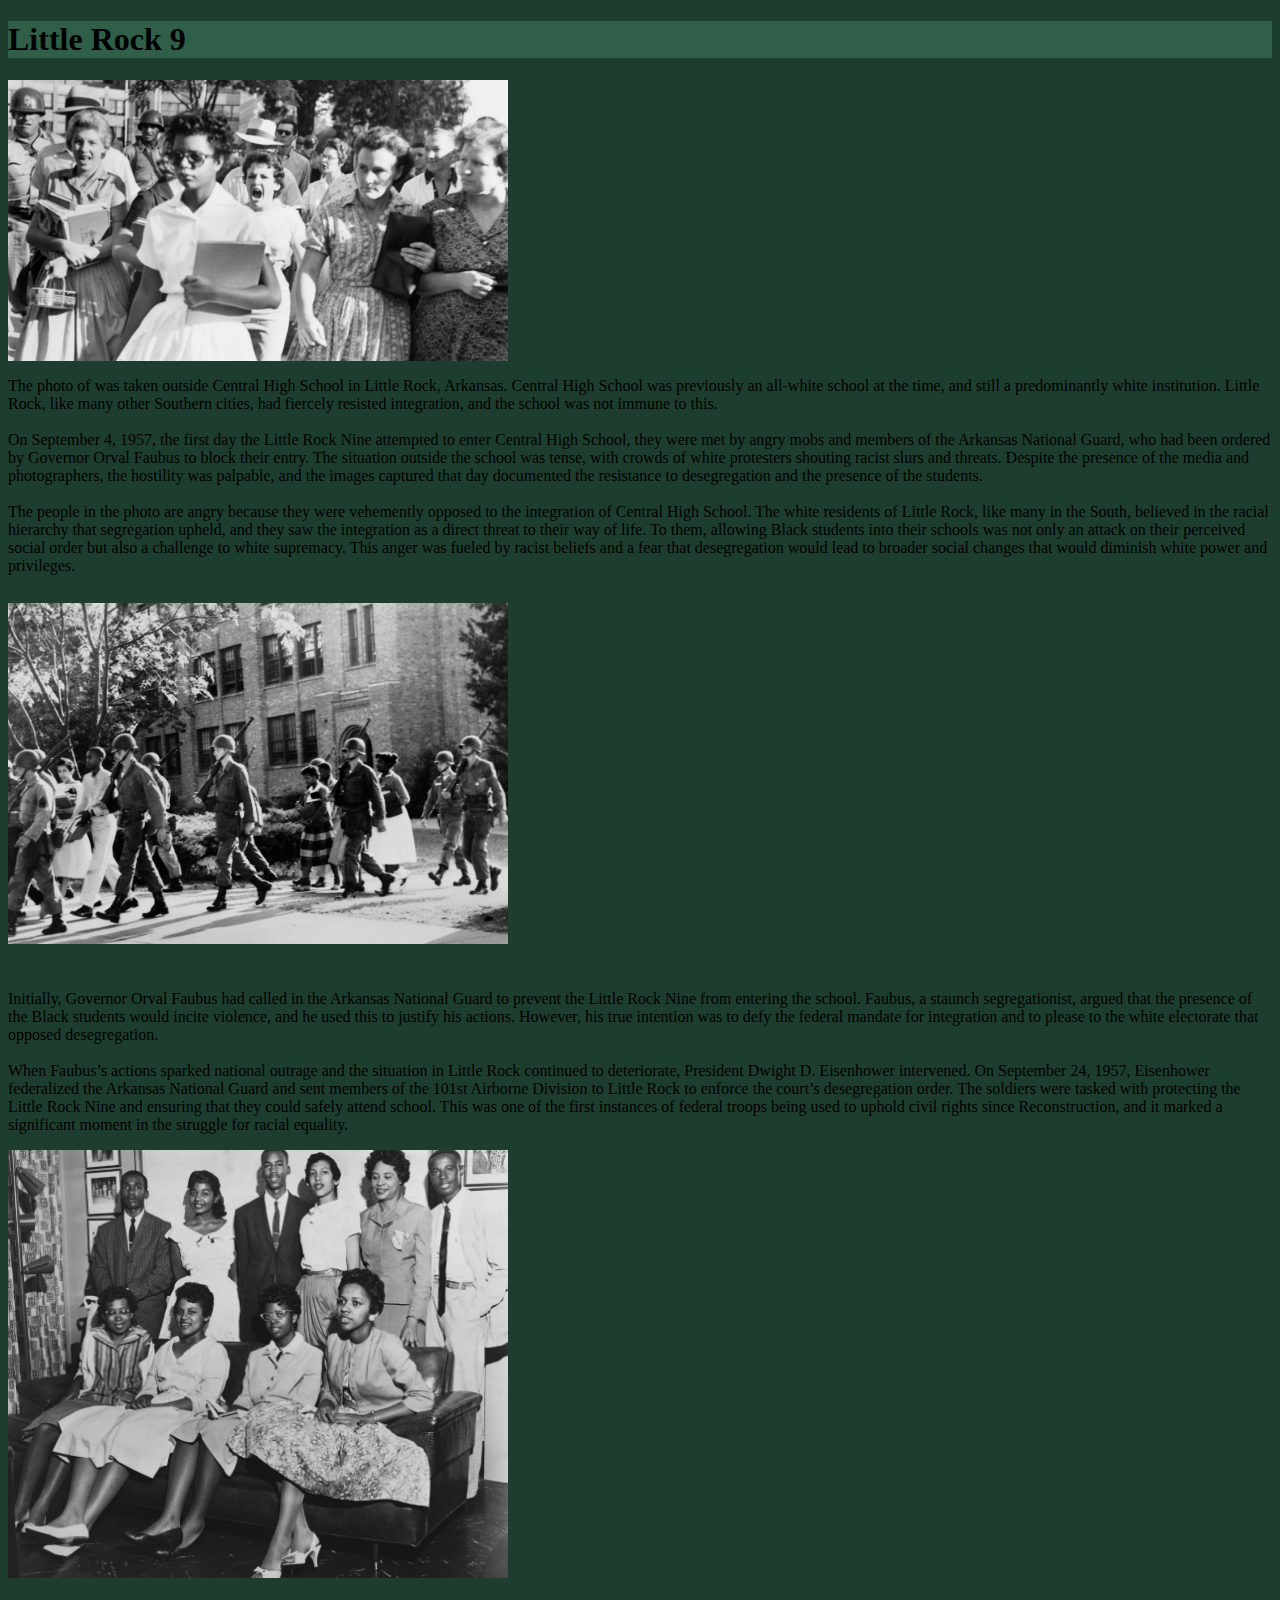
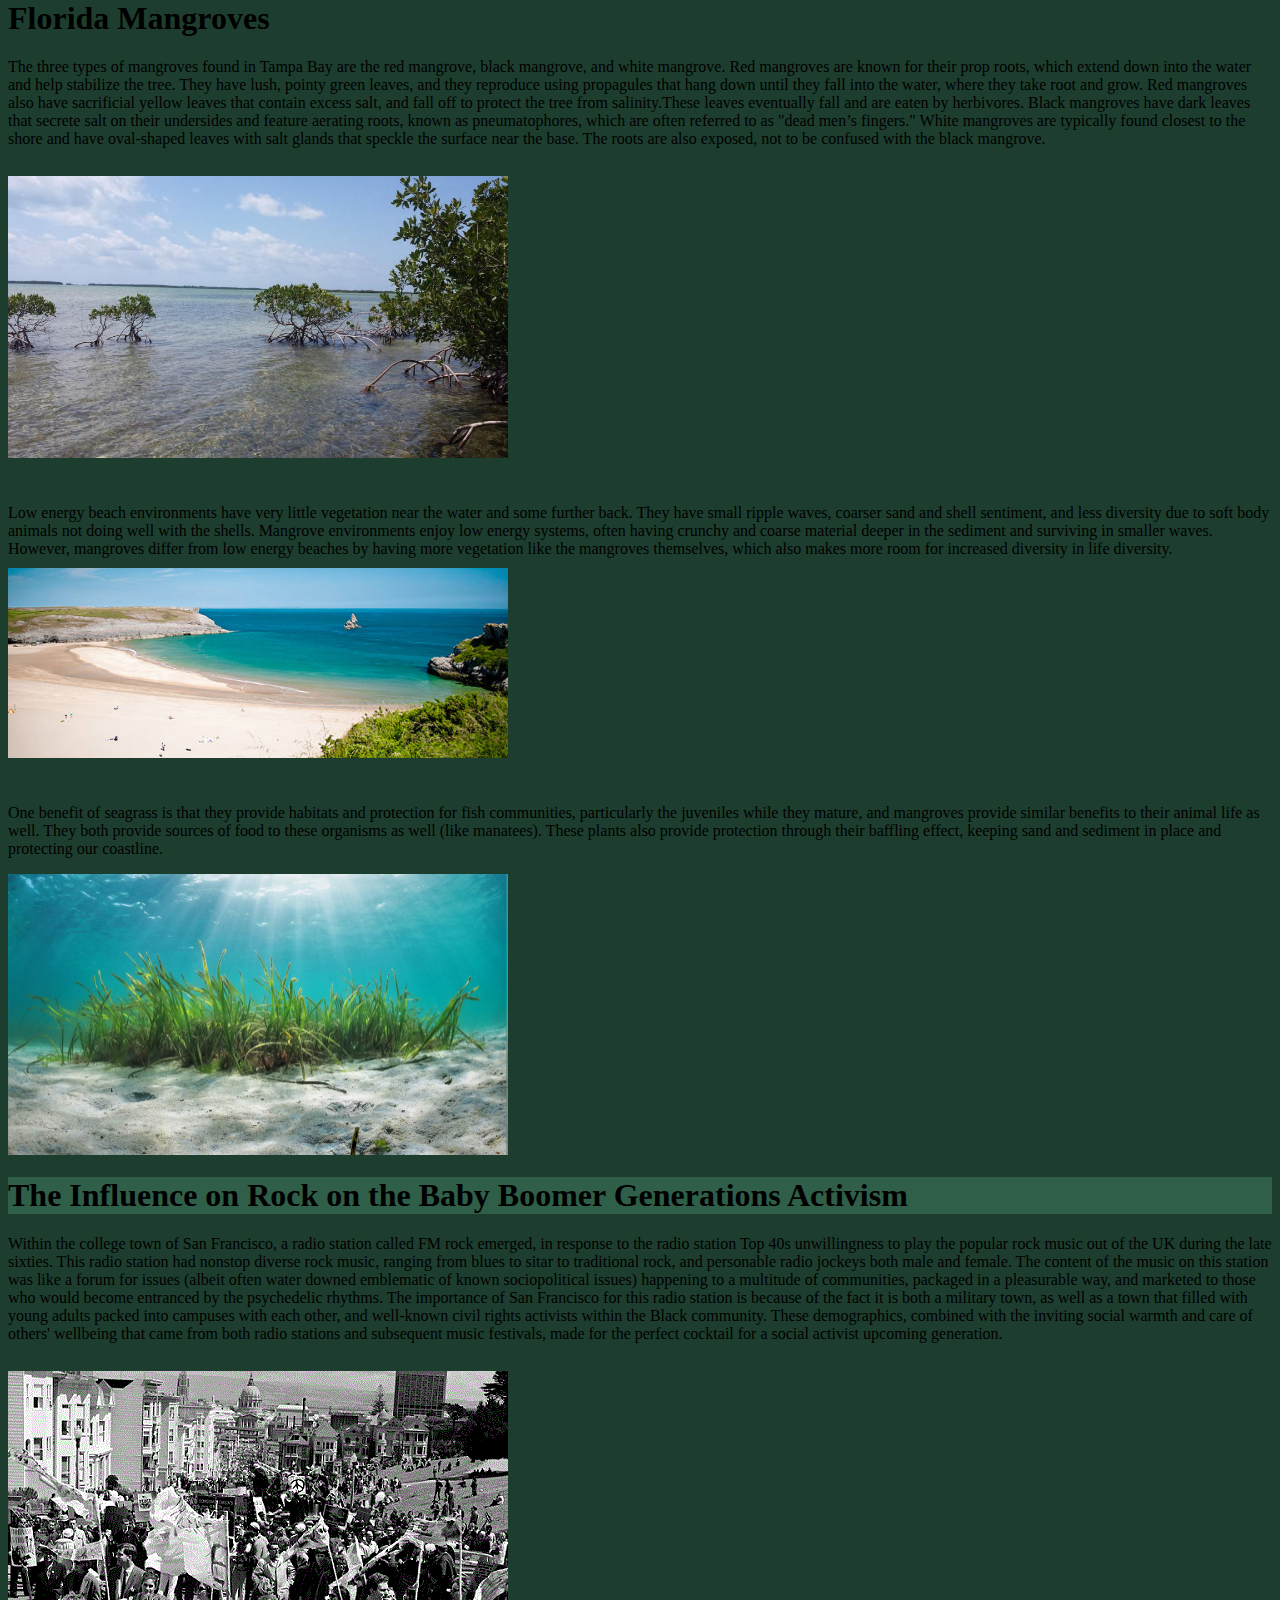
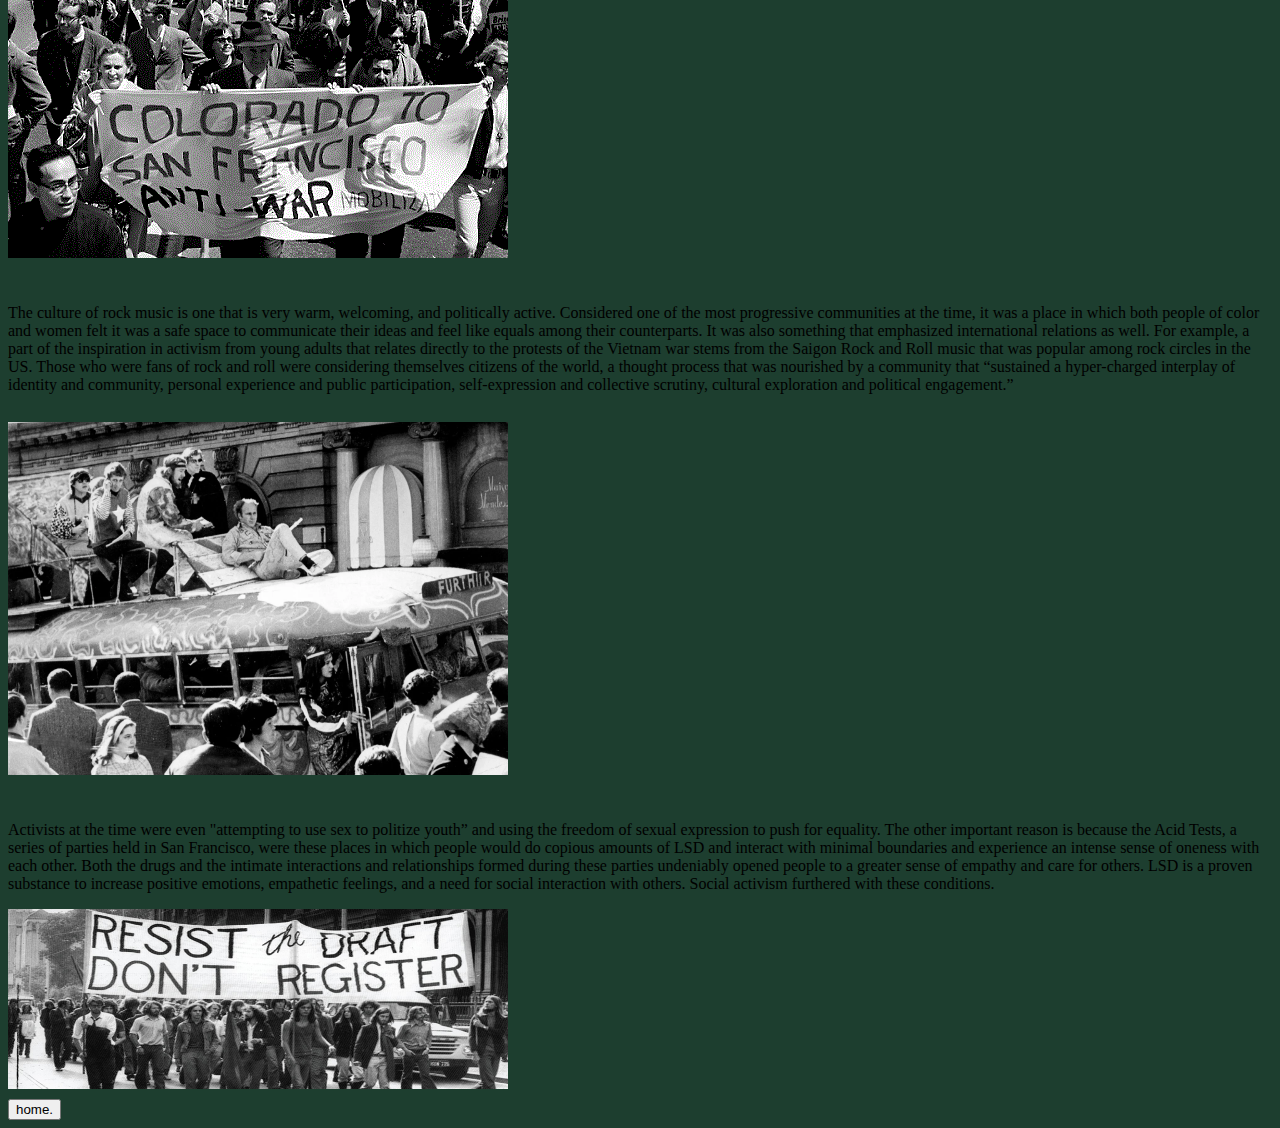
==== cycle.html @ 2f18baca "progress" ====
<!DOCTYPE html>
<html>
    <head>
    <title>Module 6 Excercise</title>
    <link rel="stylesheet" href="style.css">
    </head>
<body>
    <div class="article" id="article1">
    <h1 class="headbr" class="hefont">Little Rock 9</h1>
    <img src="elizabeth-eckford-ignores-the-hostile.jpg" alt="Young female student calmly walking into school while soldiers and angry women are seen shouting behind her.">
    <p id="hefont">The photo of was taken outside Central High School in Little Rock, Arkansas. Central High School was previously an all-white school  at the time, and still a predominantly white institution. Little Rock, like many other Southern cities, had fiercely resisted integration, and the school was not immune to this.
   <br>
   <br>
   On September 4, 1957, the first day the Little Rock Nine attempted to enter Central High School, they were met by angry mobs and members of the Arkansas National Guard, who had been ordered by Governor Orval Faubus to block their entry. The situation outside the school was tense, with crowds of white protesters shouting racist slurs and threats. Despite the presence of the media and photographers, the hostility was palpable, and the images captured that day documented the resistance to desegregation and the presence of the students.
  <br>
  <br>
   The people in the photo are angry because they were vehemently opposed to the integration of Central High School. The white residents of Little Rock, like many in the South, believed in the racial hierarchy that segregation upheld, and they saw the integration as a direct threat to their way of life. To them, allowing Black students into their schools was not only an attack on their perceived social order but also a challenge to white supremacy. This anger was fueled by racist beliefs and a fear that desegregation would lead to broader social changes that would diminish white power and privileges.
    <br>
    <br>
   <img src="soldjier.png" alt="Black and white image of the little rock nine being escorted by armed soldiers">
 <br>
 <br>
   Initially, Governor Orval Faubus had called in the Arkansas National Guard to prevent the Little Rock Nine from entering the school. Faubus, a staunch segregationist, argued that the presence of the Black students would incite violence, and he used this to justify his actions. However, his true intention was to defy the federal mandate for integration and to please to the white electorate that opposed desegregation.
<br>
<br>
When Faubus’s actions sparked national outrage and the situation in Little Rock continued to deteriorate, President Dwight D. Eisenhower intervened. On September 24, 1957, Eisenhower federalized the Arkansas National Guard and sent members of the 101st Airborne Division to Little Rock to enforce the court’s desegregation order. The soldiers were tasked with protecting the Little Rock Nine and ensuring that they could safely attend school. This was one of the first instances of federal troops being used to uphold civil rights since Reconstruction, and it marked a significant moment in the struggle for racial equality. 
    </p>
    <img src="lr9.png" alt="Black and white picture of the students known as the little rock nine. 4 female students are sitting on a couch, while 3 female and 3 male students stand behind them.">
    <div id="rating1"></div>
</div>

    <div class="article" id="article2">
    <h1 class=hefont>Florida Mangroves</h1>
    <p  class="hefont">The three types of mangroves found in Tampa Bay are the red mangrove, black mangrove, and white mangrove. Red mangroves are known for their prop roots, which extend down into the water and help stabilize the tree. They have lush, pointy green leaves, and they reproduce using propagules that hang down until they fall into the water, where they take root and grow. Red mangroves also have sacrificial yellow leaves that contain excess salt, and fall off to protect the tree from salinity.These leaves eventually fall and are eaten by herbivores. Black mangroves have dark leaves that secrete salt on their undersides and feature aerating roots, known as pneumatophores, which are often referred to as "dead men’s fingers." White mangroves are typically found closest to the shore and have oval-shaped leaves with salt glands that speckle the surface near the base. The roots are also exposed, not to be confused with the black mangrove. 
    <br>
    <br>
<img src="mabgorve.jpg" alt="image of mangrove roots in water">
<br>
<br>
Low energy beach environments have very little vegetation near the water and some further back. They have small ripple waves, coarser sand and shell sentiment, and less diversity due to soft body animals not doing well with the shells. Mangrove environments enjoy low energy systems, often having crunchy and coarse material deeper in the sediment and surviving in smaller waves. However, mangroves differ from low energy beaches by having more vegetation like the mangroves themselves, which also makes more room for increased diversity in life diversity.
<br>
<img src="lowenr.jpg">
<br>
<br>
One benefit of seagrass is that they provide habitats and protection for fish communities, particularly the juveniles while they mature, and mangroves provide similar benefits to their animal life as well. They both provide sources of food to these organisms as well (like manatees). These plants also provide protection through their baffling effect, keeping sand and sediment in place and protecting our coastline. 
</p>
<img src="cgrass.avif">
<div id="rating2"></div>
</div>

<div class="article" id="article3">
    <h1 class="headbr" class="hefont">The Influence on Rock on the Baby Boomer Generations Activism
    </h1>
    <p  class="hefont">Within the college town of San Francisco, a radio station called FM rock emerged, in response to the radio station Top 40s unwillingness to play the popular rock music out of the UK during the late sixties. This radio station had nonstop diverse rock music, ranging from blues to sitar to traditional rock, and personable radio jockeys both male and female. The content of the music on this station was like a forum for issues (albeit often water downed emblematic of known sociopolitical issues) happening to a multitude of communities, packaged in a pleasurable way, and marketed to those who would become entranced by the psychedelic rhythms. The importance of San Francisco for this radio station is because of the fact it is both a military town, as well as a town that filled with young adults packed into campuses with each other, and well-known civil rights activists within the Black community. These demographics, combined with the inviting social warmth and care of others' wellbeing that came from both radio stations and subsequent music festivals, made for the perfect cocktail for a social activist upcoming generation.
    <br>
    <br>
    <img src="09-Kezar-196711ahah.gif">
    <br>
    <br>
  The culture of rock music is one that is very warm, welcoming, and politically active. Considered one of the most progressive communities at the time, it was a place in which both people of color and women felt it was a safe space to communicate their ideas and feel like equals among their counterparts. It was also something that emphasized international relations as well. For example, a part of the inspiration in activism from young adults that relates directly to the protests of the Vietnam war stems from the Saigon Rock and Roll music that was popular among rock circles in the US. Those who were fans of rock and roll were considering themselves citizens of the world, a thought process that was nourished by a community that “sustained a hyper-charged interplay of identity and community, personal experience and public participation, self-expression and collective scrutiny, cultural exploration and political engagement.”
   <br>
   <br>
  <img src="Ken-Kesey-Further-Bus-Merry-Pranksters-1967.webp">
    <br>
    <br>
  Activists at the time were even "attempting to use sex to politize youth” and using the freedom of sexual expression to push for equality. The other important reason is because the Acid Tests, a series of parties held in San Francisco, were these places in which people would do copious amounts of LSD and interact with minimal boundaries and experience an intense sense of oneness with each other. Both the drugs and the intimate interactions and relationships formed during these parties undeniably opened people to a greater sense of empathy and care for others. LSD is a proven substance to increase positive emotions, empathetic feelings, and a need for social interaction with others. Social activism furthered with these conditions.
    </p>
    <img src="slide5.jpg">
    <div id="rating3"></div>
    </div>

    
<a href = "index.html"><button>home.</button></a>
</body>
<script src="script.js"></script>
</html>
---- style.css ----
.headbr {background-color: rgb(47, 95, 72);}


#hefont1 {font-family: 'Courier New';}
#hefont2 {font-family: 'impact';}
#hefont3{font-family: 'Cambri'}

.pfont1{font-family: 'Verdana';}
.pfont2{font-family: 'Franklin Gothic Medium';}
.pfont3{font-family: 'Trebuchet MS';}

body{background-color: rgb(29, 62, 47);}

img {
    width: 100%;
    max-width: 500px;
    height: auto;
    display: block;
    margin: 10px 0;
}

div.gridwrap{
    overflow-wrap: anywhere;}

.bigfont{font-size:  10em;}

.center{display:block;
margin-left:auto;
margin-right:auto;
width: 50%;
}
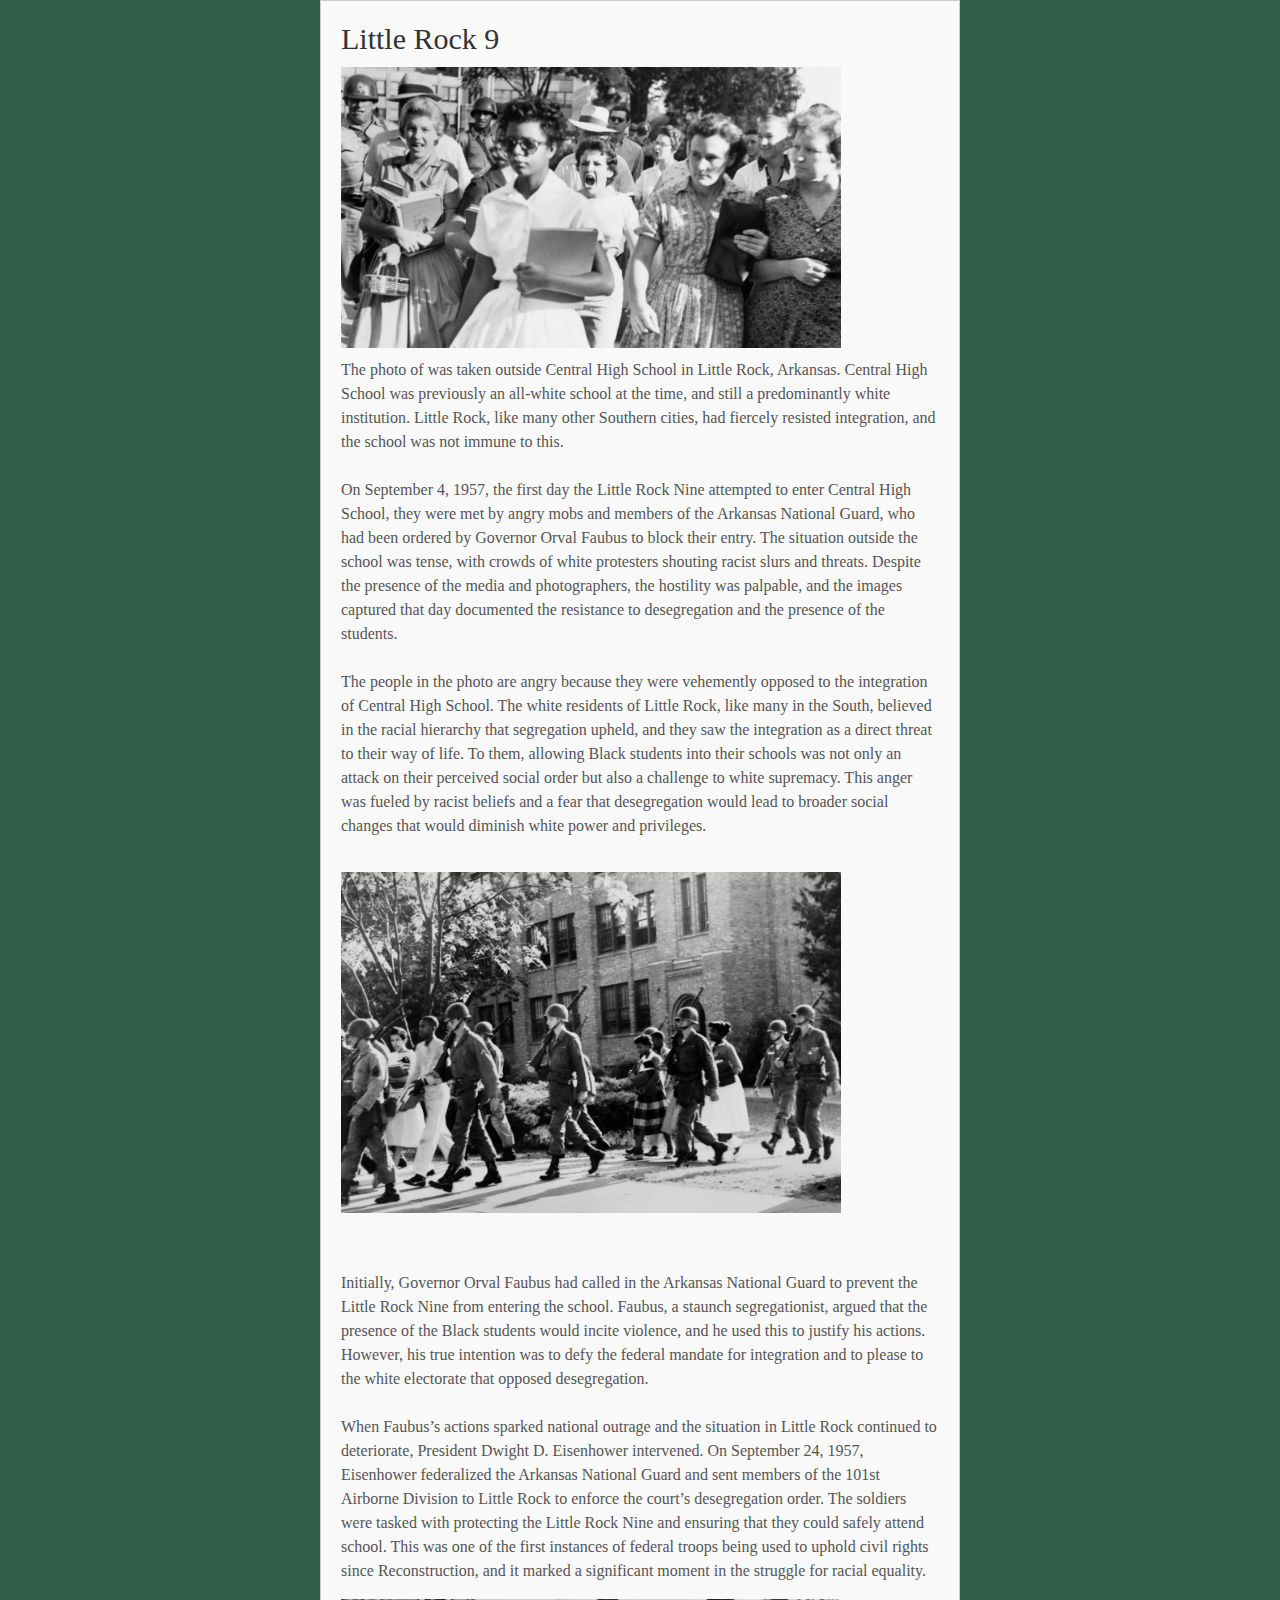
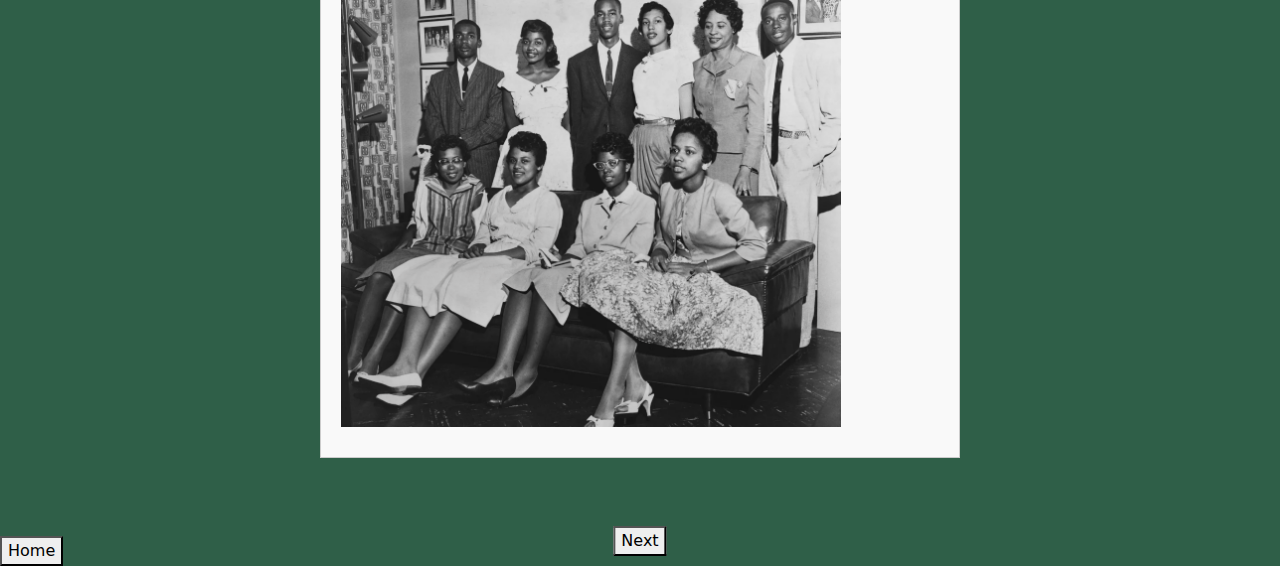
==== commit 7db177e8: "tons of changes" ====
--- a/cycle.html
+++ b/cycle.html
@@ -1,14 +1,20 @@
 <!DOCTYPE html>
 <html>
     <head>
-    <title>Module 6 Excercise</title>
-    <link rel="stylesheet" href="style.css">
-    </head>
-<body>
-    <div class="article" id="article1">
-    <h1 class="headbr" class="hefont">Little Rock 9</h1>
+      <title>Module 6 Excercise</title>
+     <link href="https://cdn.jsdelivr.net/npm/bootstrap@5.3.0/dist/css/bootstrap.min.css" rel="stylesheet"> 
+     <link rel="stylesheet" href="style.css">
+      
+    <body>
+    <div id="articleCarousel" class="carousel slide" data-bs-ride="carousel">
+
+       <div class="carousel-inner">
+          <div class="carousel-item active">
+    
+            <div class="article">
+    <h1>Little Rock 9</h1>
     <img src="elizabeth-eckford-ignores-the-hostile.jpg" alt="Young female student calmly walking into school while soldiers and angry women are seen shouting behind her.">
-    <p id="hefont">The photo of was taken outside Central High School in Little Rock, Arkansas. Central High School was previously an all-white school  at the time, and still a predominantly white institution. Little Rock, like many other Southern cities, had fiercely resisted integration, and the school was not immune to this.
+    <p>The photo of was taken outside Central High School in Little Rock, Arkansas. Central High School was previously an all-white school  at the time, and still a predominantly white institution. Little Rock, like many other Southern cities, had fiercely resisted integration, and the school was not immune to this.
    <br>
    <br>
    On September 4, 1957, the first day the Little Rock Nine attempted to enter Central High School, they were met by angry mobs and members of the Arkansas National Guard, who had been ordered by Governor Orval Faubus to block their entry. The situation outside the school was tense, with crowds of white protesters shouting racist slurs and threats. Despite the presence of the media and photographers, the hostility was palpable, and the images captured that day documented the resistance to desegregation and the presence of the students.
@@ -26,12 +32,13 @@
 When Faubus’s actions sparked national outrage and the situation in Little Rock continued to deteriorate, President Dwight D. Eisenhower intervened. On September 24, 1957, Eisenhower federalized the Arkansas National Guard and sent members of the 101st Airborne Division to Little Rock to enforce the court’s desegregation order. The soldiers were tasked with protecting the Little Rock Nine and ensuring that they could safely attend school. This was one of the first instances of federal troops being used to uphold civil rights since Reconstruction, and it marked a significant moment in the struggle for racial equality. 
     </p>
     <img src="lr9.png" alt="Black and white picture of the students known as the little rock nine. 4 female students are sitting on a couch, while 3 female and 3 male students stand behind them.">
-    <div id="rating1"></div>
+</div>
 </div>
 
-    <div class="article" id="article2">
-    <h1 class=hefont>Florida Mangroves</h1>
-    <p  class="hefont">The three types of mangroves found in Tampa Bay are the red mangrove, black mangrove, and white mangrove. Red mangroves are known for their prop roots, which extend down into the water and help stabilize the tree. They have lush, pointy green leaves, and they reproduce using propagules that hang down until they fall into the water, where they take root and grow. Red mangroves also have sacrificial yellow leaves that contain excess salt, and fall off to protect the tree from salinity.These leaves eventually fall and are eaten by herbivores. Black mangroves have dark leaves that secrete salt on their undersides and feature aerating roots, known as pneumatophores, which are often referred to as "dead men’s fingers." White mangroves are typically found closest to the shore and have oval-shaped leaves with salt glands that speckle the surface near the base. The roots are also exposed, not to be confused with the black mangrove. 
+<div class="carousel-item">
+  <div class="article" >
+    <h1>Florida Mangroves</h1>
+    <p>The three types of mangroves found in Tampa Bay are the red mangrove, black mangrove, and white mangrove. Red mangroves are known for their prop roots, which extend down into the water and help stabilize the tree. They have lush, pointy green leaves, and they reproduce using propagules that hang down until they fall into the water, where they take root and grow. Red mangroves also have sacrificial yellow leaves that contain excess salt, and fall off to protect the tree from salinity.These leaves eventually fall and are eaten by herbivores. Black mangroves have dark leaves that secrete salt on their undersides and feature aerating roots, known as pneumatophores, which are often referred to as "dead men’s fingers." White mangroves are typically found closest to the shore and have oval-shaped leaves with salt glands that speckle the surface near the base. The roots are also exposed, not to be confused with the black mangrove. 
     <br>
     <br>
 <img src="mabgorve.jpg" alt="image of mangrove roots in water">
@@ -45,13 +52,14 @@
 One benefit of seagrass is that they provide habitats and protection for fish communities, particularly the juveniles while they mature, and mangroves provide similar benefits to their animal life as well. They both provide sources of food to these organisms as well (like manatees). These plants also provide protection through their baffling effect, keeping sand and sediment in place and protecting our coastline. 
 </p>
 <img src="cgrass.avif">
-<div id="rating2"></div>
+</div>
 </div>
 
-<div class="article" id="article3">
-    <h1 class="headbr" class="hefont">The Influence on Rock on the Baby Boomer Generations Activism
-    </h1>
-    <p  class="hefont">Within the college town of San Francisco, a radio station called FM rock emerged, in response to the radio station Top 40s unwillingness to play the popular rock music out of the UK during the late sixties. This radio station had nonstop diverse rock music, ranging from blues to sitar to traditional rock, and personable radio jockeys both male and female. The content of the music on this station was like a forum for issues (albeit often water downed emblematic of known sociopolitical issues) happening to a multitude of communities, packaged in a pleasurable way, and marketed to those who would become entranced by the psychedelic rhythms. The importance of San Francisco for this radio station is because of the fact it is both a military town, as well as a town that filled with young adults packed into campuses with each other, and well-known civil rights activists within the Black community. These demographics, combined with the inviting social warmth and care of others' wellbeing that came from both radio stations and subsequent music festivals, made for the perfect cocktail for a social activist upcoming generation.
+ <div class="carousel-item">
+                <div class="article" >
+                  <h1>The Influence on Rock on the Baby Boomer Generations Activism </h1>
+
+    <p>Within the college town of San Francisco, a radio station called FM rock emerged, in response to the radio station Top 40s unwillingness to play the popular rock music out of the UK during the late sixties. This radio station had nonstop diverse rock music, ranging from blues to sitar to traditional rock, and personable radio jockeys both male and female. The content of the music on this station was like a forum for issues (albeit often water downed emblematic of known sociopolitical issues) happening to a multitude of communities, packaged in a pleasurable way, and marketed to those who would become entranced by the psychedelic rhythms. The importance of San Francisco for this radio station is because of the fact it is both a military town, as well as a town that filled with young adults packed into campuses with each other, and well-known civil rights activists within the Black community. These demographics, combined with the inviting social warmth and care of others' wellbeing that came from both radio stations and subsequent music festivals, made for the perfect cocktail for a social activist upcoming generation.
     <br>
     <br>
     <img src="09-Kezar-196711ahah.gif">
@@ -66,11 +74,20 @@
   Activists at the time were even "attempting to use sex to politize youth” and using the freedom of sexual expression to push for equality. The other important reason is because the Acid Tests, a series of parties held in San Francisco, were these places in which people would do copious amounts of LSD and interact with minimal boundaries and experience an intense sense of oneness with each other. Both the drugs and the intimate interactions and relationships formed during these parties undeniably opened people to a greater sense of empathy and care for others. LSD is a proven substance to increase positive emotions, empathetic feelings, and a need for social interaction with others. Social activism furthered with these conditions.
     </p>
     <img src="slide5.jpg">
-    <div id="rating3"></div>
-    </div>
+  </div>
+  </div>
+ 
 
-    
-<a href = "index.html"><button>home.</button></a>
+</div>
+
+<button class="ccn" data-bs-target="#articleCarousel" data-bs-slide="next">Next</button>
+<br>
+<br>
+    <a href="index.html"><button>Home</button></a>
+
+    <script src="script.js"></script>
+    <script src="https://cdn.jsdelivr.net/npm/bootstrap@5.3.0/dist/js/bootstrap.bundle.min.js"></script>
+   
+
 </body>
-<script src="script.js"></script>
-</html>
+</html>--- a/style.css
+++ b/style.css
@@ -1,15 +1,14 @@
-.headbr {background-color: rgb(47, 95, 72);}
+.headbr {background-color: #2f5f48;}
 
 
-#hefont1 {font-family: 'Courier New';}
-#hefont2 {font-family: 'impact';}
-#hefont3{font-family: 'Cambri'}
+.hefont {font-family: 'Courier New';}
 
-.pfont1{font-family: 'Verdana';}
-.pfont2{font-family: 'Franklin Gothic Medium';}
-.pfont3{font-family: 'Trebuchet MS';}
 
-body{background-color: rgb(29, 62, 47);}
+
+
+
+body{background-color: #2F5F48;}
+
 
 img {
     width: 100%;
@@ -28,4 +27,88 @@
 margin-left:auto;
 margin-right:auto;
 width: 50%;
-}+}
+
+    .gallery {
+        display: grid;
+        grid-template-columns: repeat(auto-fit, minmax(150px, 1fr));
+        gap: 16px; 
+        padding: 16px; 
+        box-sizing: border-box;
+        background-color: #F3F2EC; 
+        border-radius: 12px; 
+        box-shadow: 0 4px 10px rgba(0, 0, 0, 0.1); 
+      }
+      
+      
+      
+      .gallery {
+        width: 100%; 
+        height: auto;   border-radius: 8px; 
+        box-shadow: 0 4px 6px rgba(0, 0, 0, 0.1);
+        object-fit: cover; 
+      }
+
+     .PGTitle {
+        font-family: 'Times New Roman', serif;
+        font-size: 50px;
+        color: #1D3E2F;
+        background-color:#9DB39F;
+        border: 2px solid #1D3E2F;
+        border-radius: 10px;
+        padding: 10px;
+    }
+
+    .container mt-5 {
+        background-color: white; 
+        border-radius: 10px; 
+    }
+    
+    .col-4, .col-4 {
+        background-color: #f8f9fa; 
+        border-radius: 10px; 
+    }
+    
+    .article{
+        width: 50%;  
+        margin: 0 auto;  
+        padding: 20px;  
+        border: 2px solid #000; 
+        box-sizing: border-box; 
+      }
+      
+    
+      .article {
+        margin-bottom: 30px; 
+        padding: 20px;  
+        border: 1px solid #ccc; 
+        background-color: #f9f9f9;  
+      }
+      
+      h1 {
+        font-family: 'Times New Roman', Times, serif;
+        font-size: 30px;  
+        color: #333;  
+      }
+      
+      p {
+        font-family: 'Times New Roman', Times, serif;
+        font-size: 16px;  
+        color: #555;  
+      }
+      
+      img {
+        width: 100%;  
+        height: auto;
+        margin-top: 10px;
+      }
+      
+      .ccn {
+        display: flex;
+        justify-content: center;
+        align-items: center;
+        position: absolute; /* Or you can use position: relative if you need it in the flow */
+        bottom: 10px; /* Adjust based on where you want it vertically */
+        left: 50%;
+        transform: translateX(-50%);
+      }